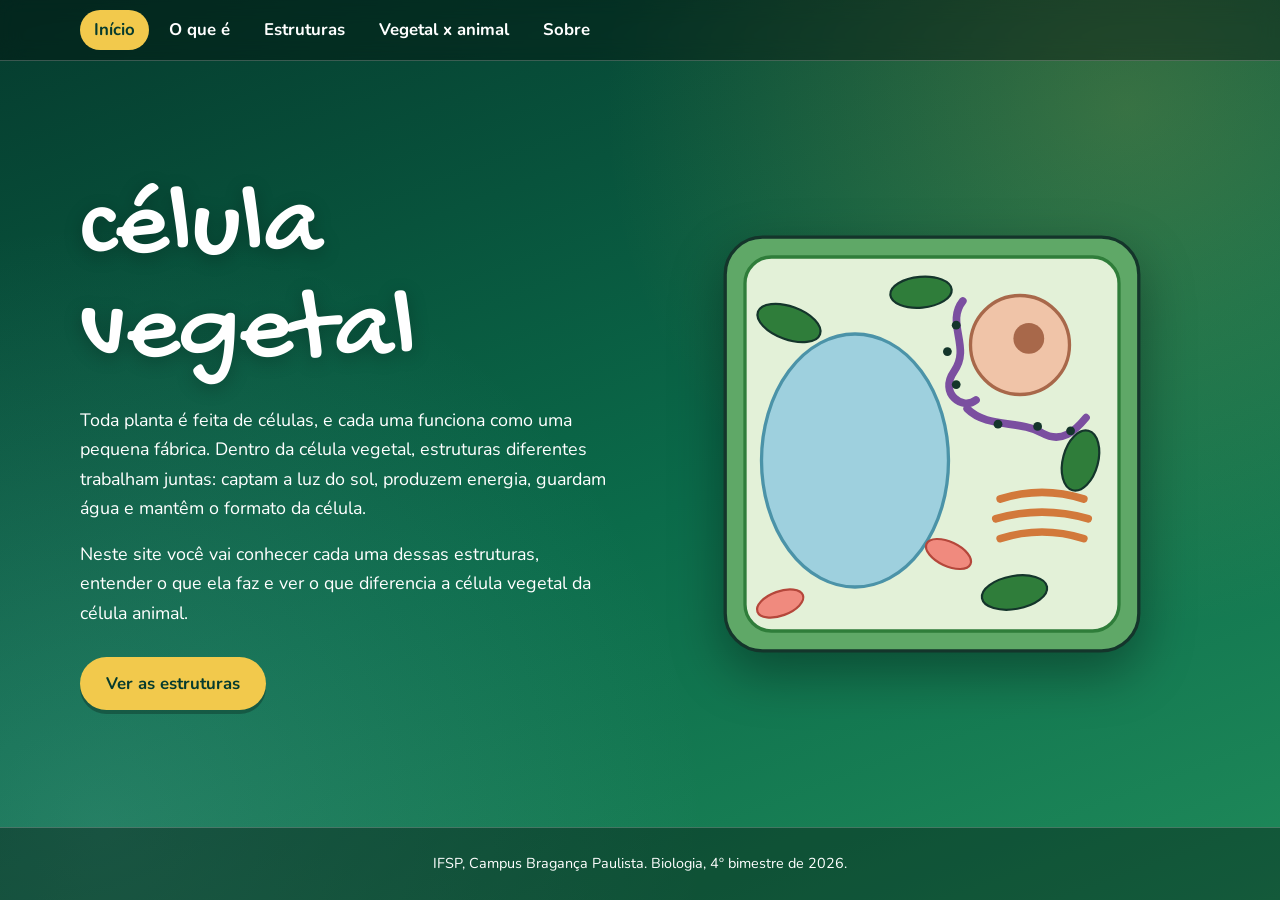
==== index.html @ 460b0c74 "css melhorado" ====
<!DOCTYPE html>
<html lang="pt-BR">
<head>
  <meta charset="UTF-8">
  <meta name="viewport" content="width=device-width, initial-scale=1">
  <meta name="description" content="Conheça as estruturas da célula vegetal, o que cada uma faz e o que a diferencia da célula animal.">
  <meta name="theme-color" content="#053B2E">
  <title>Célula vegetal</title>

  <!-- ícone da aba do navegador -->
  <link rel="icon" href="data:image/svg+xml,<svg xmlns=%22http://www.w3.org/2000/svg%22 viewBox=%220 0 100 100%22><text y=%22.9em%22 font-size=%2290%22>🌿</text></svg>">

  <!-- fontes -->
  <link rel="preconnect" href="https://fonts.googleapis.com">
  <link rel="preconnect" href="https://fonts.gstatic.com" crossorigin>
  <link href="https://fonts.googleapis.com/css2?family=Gochi+Hand&family=Nunito:wght@400;700&display=swap" rel="stylesheet">

  <!-- estilo -->
  <link rel="stylesheet" href="index.css">
</head>
<body>

  <header class="menu">
    <nav aria-label="Menu principal">
      <a href="index.html" class="ativo" aria-current="page">Início</a>
      <a href="o-que-e.html">O que é</a>
      <a href="estruturas.html">Estruturas</a>
      <a href="comparacao.html">Vegetal x animal</a>
      <a href="sobre.html">Sobre</a>
    </nav>
  </header>

  <main class="inicio">

    <div class="texto">
      <h1>célula vegetal</h1>
      <p>Toda planta é feita de células, e cada uma funciona como uma pequena fábrica. Dentro da célula vegetal, estruturas diferentes trabalham juntas: captam a luz do sol, produzem energia, guardam água e mantêm o formato da célula.</p>
      <p>Neste site você vai conhecer cada uma dessas estruturas, entender o que ela faz e ver o que diferencia a célula vegetal da célula animal.</p>
      <a class="botao" href="estruturas.html">Ver as estruturas</a>
    </div>

    <div class="ilustracao">
      <svg viewBox="0 0 400 400" role="img" aria-labelledby="titulo-celula">
        <title id="titulo-celula">Desenho de uma célula vegetal com parede celular, membrana, vacúolo, núcleo, cloroplastos, mitocôndrias, retículo endoplasmático, complexo golgiense e ribossomos</title>

        <!-- parede celular -->
        <rect x="12" y="12" width="376" height="376" rx="34" fill="#5FA867" stroke="#14352B" stroke-width="3"/>

        <!-- membrana plasmática e citoplasma -->
        <rect x="30" y="30" width="340" height="340" rx="24" fill="#E3F1D8" stroke="#2F7D3A" stroke-width="3"/>

        <!-- vacúolo central -->
        <ellipse cx="130" cy="215" rx="85" ry="115" fill="#9ED0DE" stroke="#4B93A8" stroke-width="3"/>

        <!-- núcleo e nucléolo -->
        <circle cx="280" cy="110" r="45" fill="#F0C4A8" stroke="#A8684A" stroke-width="3"/>
        <circle cx="288" cy="104" r="14" fill="#A8684A"/>

        <!-- retículo endoplasmático -->
        <g fill="none" stroke="#7B4FA0" stroke-width="7" stroke-linecap="round">
          <path d="M228 70 C212 90 236 112 220 134 C206 154 228 170 240 160"/>
          <path d="M232 168 C250 186 280 178 300 190 C318 200 330 188 340 176"/>
        </g>

        <!-- ribossomos -->
        <g fill="#14352B">
          <circle cx="222" cy="92" r="4"/>
          <circle cx="214" cy="116" r="4"/>
          <circle cx="222" cy="146" r="4"/>
          <circle cx="260" cy="182" r="4"/>
          <circle cx="296" cy="184" r="4"/>
          <circle cx="326" cy="188" r="4"/>
        </g>

        <!-- complexo golgiense -->
        <g fill="none" stroke="#D2793B" stroke-width="7" stroke-linecap="round">
          <path d="M262 250 Q300 238 338 250"/>
          <path d="M258 268 Q300 256 342 268"/>
          <path d="M262 286 Q300 274 338 286"/>
        </g>

        <!-- cloroplastos -->
        <g fill="#2F7D3A" stroke="#14352B" stroke-width="2">
          <ellipse cx="275" cy="335" rx="30" ry="15" transform="rotate(-10 275 335)"/>
          <ellipse cx="335" cy="215" rx="16" ry="28" transform="rotate(15 335 215)"/>
          <ellipse cx="70" cy="90" rx="30" ry="15" transform="rotate(20 70 90)"/>
          <ellipse cx="190" cy="62" rx="28" ry="14" transform="rotate(-5 190 62)"/>
        </g>

        <!-- mitocôndrias -->
        <g fill="#F08A7E" stroke="#B5473B" stroke-width="2">
          <ellipse cx="215" cy="300" rx="22" ry="11" transform="rotate(25 215 300)"/>
          <ellipse cx="62" cy="345" rx="22" ry="11" transform="rotate(-20 62 345)"/>
        </g>
      </svg>
    </div>

  </main>

  <footer>IFSP, Campus Bragança Paulista. Biologia, 4º bimestre de 2026.</footer>

</body>
</html>
---- index.css ----
:root {
  --verde-escuro: #053B2E;
  --verde-medio: #0B6B4A;
  --verde-claro: #1F8A5A;
  --amarelo: #F2C94C;
  --azul-agua: #9ED0DE;
  --branco: #FFFFFF;

  --vidro: rgba(255, 255, 255, 0.10);
  --vidro-forte: rgba(255, 255, 255, 0.16);
  --vidro-borda: rgba(255, 255, 255, 0.22);
  --sombra-escura: rgba(0, 0, 0, 0.35);

  --fonte-texto: "Nunito", system-ui, sans-serif;
  --fonte-titulo: "Gochi Hand", "Comic Sans MS", cursive;

  --raio: 16px;
  --largura-max: 1000px;
  --margem: clamp(20px, 5vw, 40px);
}

*,
*::before,
*::after {
  box-sizing: border-box;
}

html {
  color-scheme: dark;
}

body {
  margin: 0;
  min-height: 100vh;
  min-height: 100dvh;
  display: flex;
  flex-direction: column;
  font-family: var(--fonte-texto);
  font-size: 1.05rem;
  line-height: 1.65;
  color: var(--branco);
  background: var(--verde-escuro);
  -webkit-font-smoothing: antialiased;
}

body::before {
  content: "";
  position: fixed;
  inset: 0;
  z-index: -1;
  background:
    radial-gradient(circle at 88% 12%, rgba(242, 201, 76, 0.20), transparent 38%),
    radial-gradient(circle at 8% 92%, rgba(158, 208, 222, 0.16), transparent 42%),
    linear-gradient(160deg, var(--verde-escuro) 0%, var(--verde-medio) 55%, var(--verde-claro) 100%);
}

::selection {
  background: var(--amarelo);
  color: var(--verde-escuro);
}

:focus-visible {
  outline: 3px solid var(--amarelo);
  outline-offset: 3px;
  border-radius: 4px;
}

.menu {
  position: sticky;
  top: 0;
  z-index: 10;
  background: var(--sombra-escura);
  -webkit-backdrop-filter: blur(10px);
  backdrop-filter: blur(10px);
  border-bottom: 1px solid var(--vidro-borda);
}

.menu nav {
  display: flex;
  flex-wrap: wrap;
  gap: 6px;
  max-width: 1200px;
  margin: 0 auto;
  padding: 10px var(--margem);
}

.menu a {
  padding: 6px 14px;
  color: var(--branco);
  text-decoration: none;
  font-weight: 700;
  border-radius: 999px;
  transition: background 0.2s, color 0.2s;
}

.menu a:hover {
  background: var(--vidro-forte);
}

.menu a.ativo {
  background: var(--amarelo);
  color: var(--verde-escuro);
}

h1 {
  margin: 0 0 20px;
  font-family: var(--fonte-titulo);
  font-weight: 400;
  line-height: 1;
  text-shadow: 0 4px 18px rgba(0, 0, 0, 0.25);
  text-wrap: balance;
}

h2 {
  margin: 0 0 8px;
  font-size: 1.4rem;
  line-height: 1.25;
  text-wrap: balance;
}

p {
  margin: 0 0 16px;
  text-wrap: pretty;
}

.inicio {
  flex: 1;
  display: grid;
  grid-template-columns: 1fr 1fr;
  gap: 48px;
  align-items: center;
  width: 100%;
  max-width: 1200px;
  margin: 0 auto;
  padding: clamp(40px, 8vw, 72px) var(--margem);
}

.inicio h1 {
  font-size: clamp(3.2rem, 9vw, 6.5rem);
}

.inicio .texto {
  animation: entrar 0.7s ease-out both;
}

.inicio .texto p {
  max-width: 52ch;
  font-size: 1.12rem;
}

.ilustracao svg {
  display: block;
  width: 100%;
  max-width: 440px;
  margin: 0 auto;
  filter: drop-shadow(0 20px 26px rgba(0, 0, 0, 0.35));
  animation: flutuar 6s ease-in-out infinite;
}

.conteudo {
  flex: 1;
  width: 100%;
  max-width: var(--largura-max);
  margin: 0 auto;
  padding: clamp(40px, 7vw, 64px) var(--margem);
  animation: entrar 0.6s ease-out both;
}

.conteudo h1 {
  font-size: clamp(2.8rem, 7vw, 4.4rem);
}

.conteudo h1::after {
  content: "";
  display: block;
  width: 72px;
  height: 5px;
  margin-top: 14px;
  background: var(--amarelo);
  border-radius: 999px;
}

.conteudo p,
.conteudo ul {
  max-width: 65ch;
}

.conteudo ul {
  margin: 0 0 16px;
  padding-left: 22px;
}

.conteudo li {
  margin-bottom: 8px;
}

.conteudo li::marker {
  color: var(--amarelo);
}

.conteudo h2 {
  margin-top: 32px;
}

.botao {
  display: inline-block;
  margin-top: 12px;
  padding: 13px 26px;
  background: var(--amarelo);
  color: var(--verde-escuro);
  font-weight: 700;
  text-decoration: none;
  border-radius: 999px;
  box-shadow: 0 4px 0 rgba(0, 0, 0, 0.25);
  transition: transform 0.15s, background 0.15s, box-shadow 0.15s;
}

.botao:hover {
  background: var(--branco);
  transform: translateY(-2px);
  box-shadow: 0 6px 0 rgba(0, 0, 0, 0.25);
}

.botao:active {
  transform: translateY(2px);
  box-shadow: 0 2px 0 rgba(0, 0, 0, 0.25);
}

.cards {
  display: grid;
  grid-template-columns: repeat(auto-fill, minmax(260px, 1fr));
  gap: 18px;
  margin-top: 28px;
}

.card {
  padding: 22px;
  background: var(--vidro);
  border: 1px solid var(--vidro-borda);
  border-radius: var(--raio);
  transition: transform 0.2s, background 0.2s, border-color 0.2s;
}

.card:has(.tag) {
  border-top: 4px solid var(--amarelo);
}

.card:hover {
  transform: translateY(-4px);
  background: var(--vidro-forte);
  border-color: var(--amarelo);
}

.card h2 {
  margin-top: 0;
}

.card p {
  margin-bottom: 0;
}

.tag {
  display: inline-block;
  margin-bottom: 10px;
  padding: 2px 10px;
  background: var(--amarelo);
  color: var(--verde-escuro);
  font-size: 0.8rem;
  font-weight: 700;
  border-radius: 6px;
}

.rolagem {
  margin-top: 28px;
  overflow-x: auto;
  border: 1px solid var(--vidro-borda);
  border-radius: var(--raio);
}

table {
  width: 100%;
  min-width: 520px;
  border-collapse: collapse;
}

th,
td {
  padding: 14px 18px;
  text-align: left;
  border-bottom: 1px solid var(--vidro-borda);
}

th {
  background: var(--sombra-escura);
  color: var(--amarelo);
}

tbody tr {
  transition: background 0.2s;
}

tbody tr:nth-child(even) {
  background: var(--vidro);
}

tbody tr:hover {
  background: var(--vidro-forte);
}

tbody tr:last-child td {
  border-bottom: 0;
}

td:first-child {
  font-weight: 700;
}

footer {
  padding: 24px var(--margem);
  font-size: 0.9rem;
  text-align: center;
  background: var(--sombra-escura);
  border-top: 1px solid var(--vidro-borda);
}

@keyframes entrar {
  from {
    opacity: 0;
    transform: translateY(18px);
  }
  to {
    opacity: 1;
    transform: translateY(0);
  }
}

@keyframes flutuar {
  0%, 100% { transform: translateY(0); }
  50%      { transform: translateY(-10px); }
}

@media (max-width: 800px) {
  .inicio {
    grid-template-columns: 1fr;
    gap: 32px;
  }
}

@media (prefers-reduced-motion: reduce) {
  *,
  *::before,
  *::after {
    animation: none !important;
    transition: none !important;
  }
}
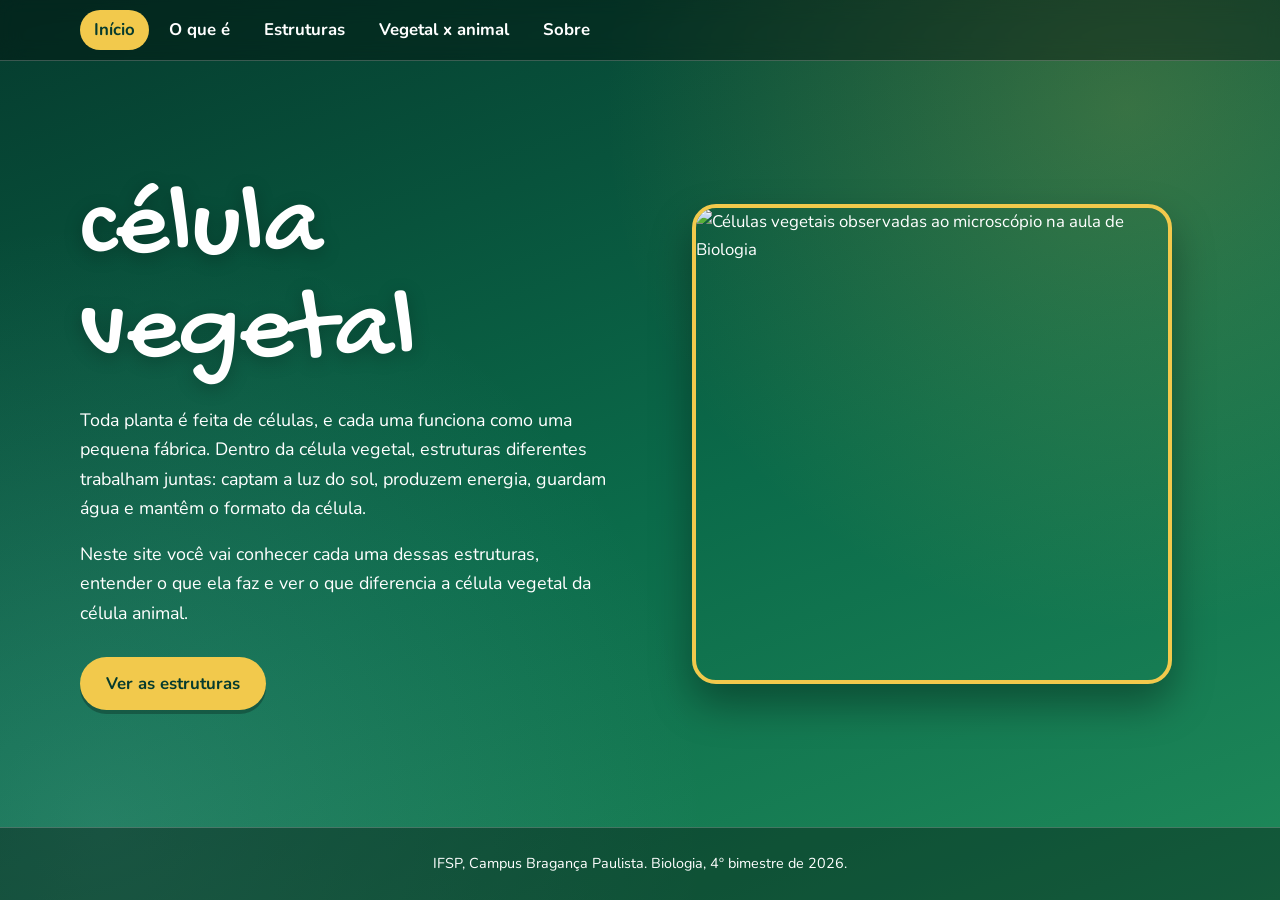
==== commit 2e086705: "imagens no site" ====
--- a/index.html
+++ b/index.html
@@ -7,15 +7,12 @@
   <meta name="theme-color" content="#053B2E">
   <title>Célula vegetal</title>
 
-  <!-- ícone da aba do navegador -->
   <link rel="icon" href="data:image/svg+xml,<svg xmlns=%22http://www.w3.org/2000/svg%22 viewBox=%220 0 100 100%22><text y=%22.9em%22 font-size=%2290%22>🌿</text></svg>">
 
-  <!-- fontes -->
   <link rel="preconnect" href="https://fonts.googleapis.com">
   <link rel="preconnect" href="https://fonts.gstatic.com" crossorigin>
   <link href="https://fonts.googleapis.com/css2?family=Gochi+Hand&family=Nunito:wght@400;700&display=swap" rel="stylesheet">
 
-  <!-- estilo -->
   <link rel="stylesheet" href="index.css">
 </head>
 <body>
@@ -40,59 +37,7 @@
     </div>
 
     <div class="ilustracao">
-      <svg viewBox="0 0 400 400" role="img" aria-labelledby="titulo-celula">
-        <title id="titulo-celula">Desenho de uma célula vegetal com parede celular, membrana, vacúolo, núcleo, cloroplastos, mitocôndrias, retículo endoplasmático, complexo golgiense e ribossomos</title>
-
-        <!-- parede celular -->
-        <rect x="12" y="12" width="376" height="376" rx="34" fill="#5FA867" stroke="#14352B" stroke-width="3"/>
-
-        <!-- membrana plasmática e citoplasma -->
-        <rect x="30" y="30" width="340" height="340" rx="24" fill="#E3F1D8" stroke="#2F7D3A" stroke-width="3"/>
-
-        <!-- vacúolo central -->
-        <ellipse cx="130" cy="215" rx="85" ry="115" fill="#9ED0DE" stroke="#4B93A8" stroke-width="3"/>
-
-        <!-- núcleo e nucléolo -->
-        <circle cx="280" cy="110" r="45" fill="#F0C4A8" stroke="#A8684A" stroke-width="3"/>
-        <circle cx="288" cy="104" r="14" fill="#A8684A"/>
-
-        <!-- retículo endoplasmático -->
-        <g fill="none" stroke="#7B4FA0" stroke-width="7" stroke-linecap="round">
-          <path d="M228 70 C212 90 236 112 220 134 C206 154 228 170 240 160"/>
-          <path d="M232 168 C250 186 280 178 300 190 C318 200 330 188 340 176"/>
-        </g>
-
-        <!-- ribossomos -->
-        <g fill="#14352B">
-          <circle cx="222" cy="92" r="4"/>
-          <circle cx="214" cy="116" r="4"/>
-          <circle cx="222" cy="146" r="4"/>
-          <circle cx="260" cy="182" r="4"/>
-          <circle cx="296" cy="184" r="4"/>
-          <circle cx="326" cy="188" r="4"/>
-        </g>
-
-        <!-- complexo golgiense -->
-        <g fill="none" stroke="#D2793B" stroke-width="7" stroke-linecap="round">
-          <path d="M262 250 Q300 238 338 250"/>
-          <path d="M258 268 Q300 256 342 268"/>
-          <path d="M262 286 Q300 274 338 286"/>
-        </g>
-
-        <!-- cloroplastos -->
-        <g fill="#2F7D3A" stroke="#14352B" stroke-width="2">
-          <ellipse cx="275" cy="335" rx="30" ry="15" transform="rotate(-10 275 335)"/>
-          <ellipse cx="335" cy="215" rx="16" ry="28" transform="rotate(15 335 215)"/>
-          <ellipse cx="70" cy="90" rx="30" ry="15" transform="rotate(20 70 90)"/>
-          <ellipse cx="190" cy="62" rx="28" ry="14" transform="rotate(-5 190 62)"/>
-        </g>
-
-        <!-- mitocôndrias -->
-        <g fill="#F08A7E" stroke="#B5473B" stroke-width="2">
-          <ellipse cx="215" cy="300" rx="22" ry="11" transform="rotate(25 215 300)"/>
-          <ellipse cx="62" cy="345" rx="22" ry="11" transform="rotate(-20 62 345)"/>
-        </g>
-      </svg>
+      <img src="imagens/celula.jpg" alt="Células vegetais observadas ao microscópio na aula de Biologia">
     </div>
 
   </main>
--- a/index.css
+++ b/index.css
@@ -148,13 +148,16 @@
   font-size: 1.12rem;
 }
 
-.ilustracao svg {
+.ilustracao img {
   display: block;
   width: 100%;
-  max-width: 440px;
+  max-width: 480px;
+  aspect-ratio: 1 / 1;
+  object-fit: cover;
   margin: 0 auto;
-  filter: drop-shadow(0 20px 26px rgba(0, 0, 0, 0.35));
-  animation: flutuar 6s ease-in-out infinite;
+  border-radius: 24px;
+  border: 4px solid var(--amarelo);
+  box-shadow: 0 20px 40px rgba(0, 0, 0, 0.35);
 }
 
 .conteudo {
@@ -315,6 +318,52 @@
   font-weight: 700;
 }
 
+.galeria {
+  display: grid;
+  grid-template-columns: repeat(auto-fill, minmax(280px, 1fr));
+  gap: 18px;
+  margin-top: 20px;
+}
+
+figure {
+  margin: 0;
+  background: var(--vidro);
+  border: 1px solid var(--vidro-borda);
+  border-radius: var(--raio);
+  overflow: hidden;
+}
+
+figure a {
+  display: block;
+}
+
+figure img {
+  display: block;
+  width: 100%;
+  aspect-ratio: 4 / 3;
+  object-fit: cover;
+  transition: transform 0.3s;
+}
+
+figure a:hover img {
+  transform: scale(1.04);
+}
+
+figcaption {
+  padding: 12px 16px;
+  font-size: 0.92rem;
+}
+
+.destaque {
+  max-width: 640px;
+  margin-top: 20px;
+  margin-bottom: 16px;
+}
+
+.destaque img {
+  aspect-ratio: auto;
+}
+
 footer {
   padding: 24px var(--margem);
   font-size: 0.9rem;
@@ -334,11 +383,6 @@
   }
 }
 
-@keyframes flutuar {
-  0%, 100% { transform: translateY(0); }
-  50%      { transform: translateY(-10px); }
-}
-
 @media (max-width: 800px) {
   .inicio {
     grid-template-columns: 1fr;
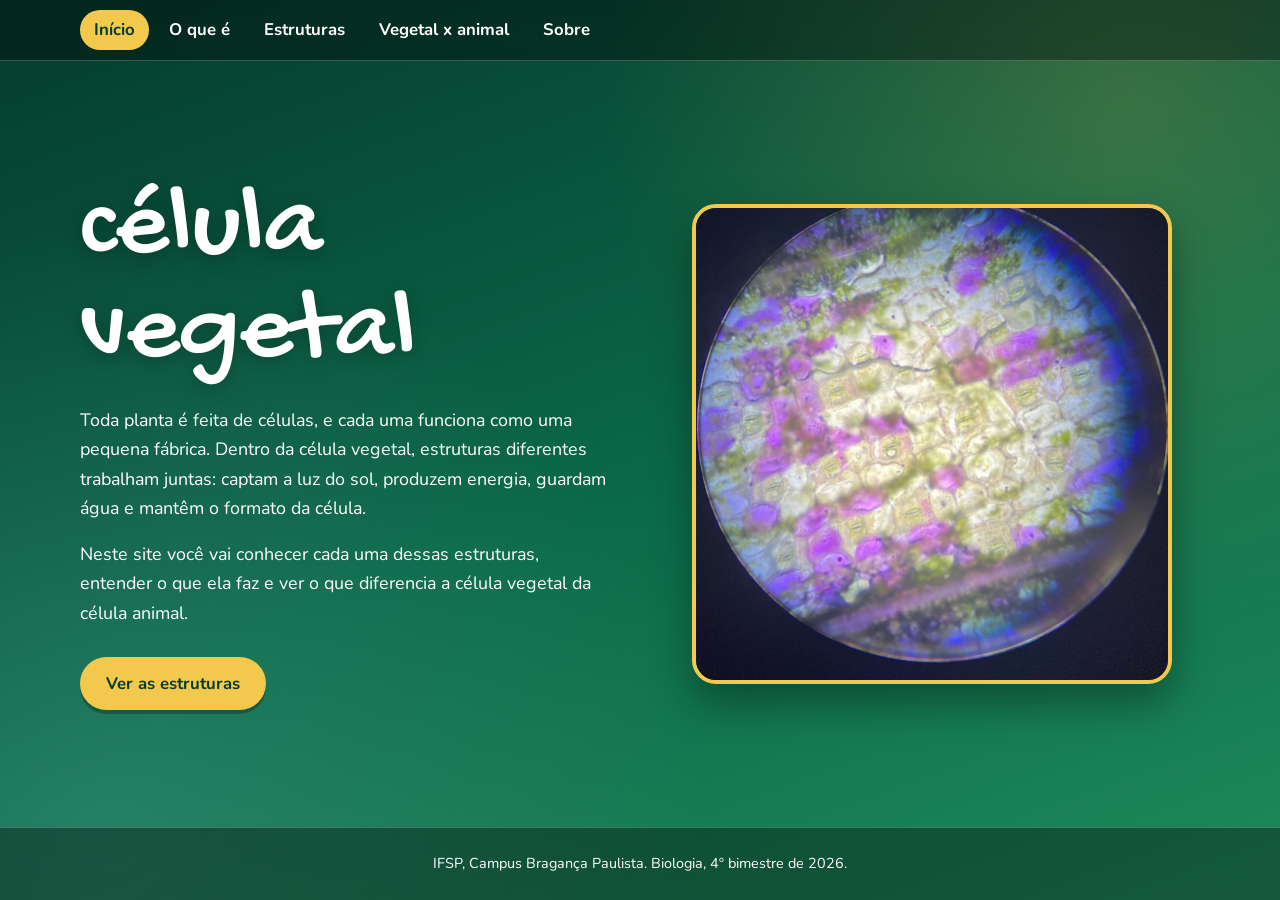
==== commit 8b443764: "imagem index.html 2" ====
--- a/index.html
+++ b/index.html
@@ -37,7 +37,7 @@
     </div>
 
     <div class="ilustracao">
-      <img src="imagens/celula.jpg" alt="Células vegetais observadas ao microscópio na aula de Biologia">
+      <img src="imagens/imagenscelula.jpg" alt="Células vegetais observadas ao microscópio na aula de Biologia">
     </div>
 
   </main>
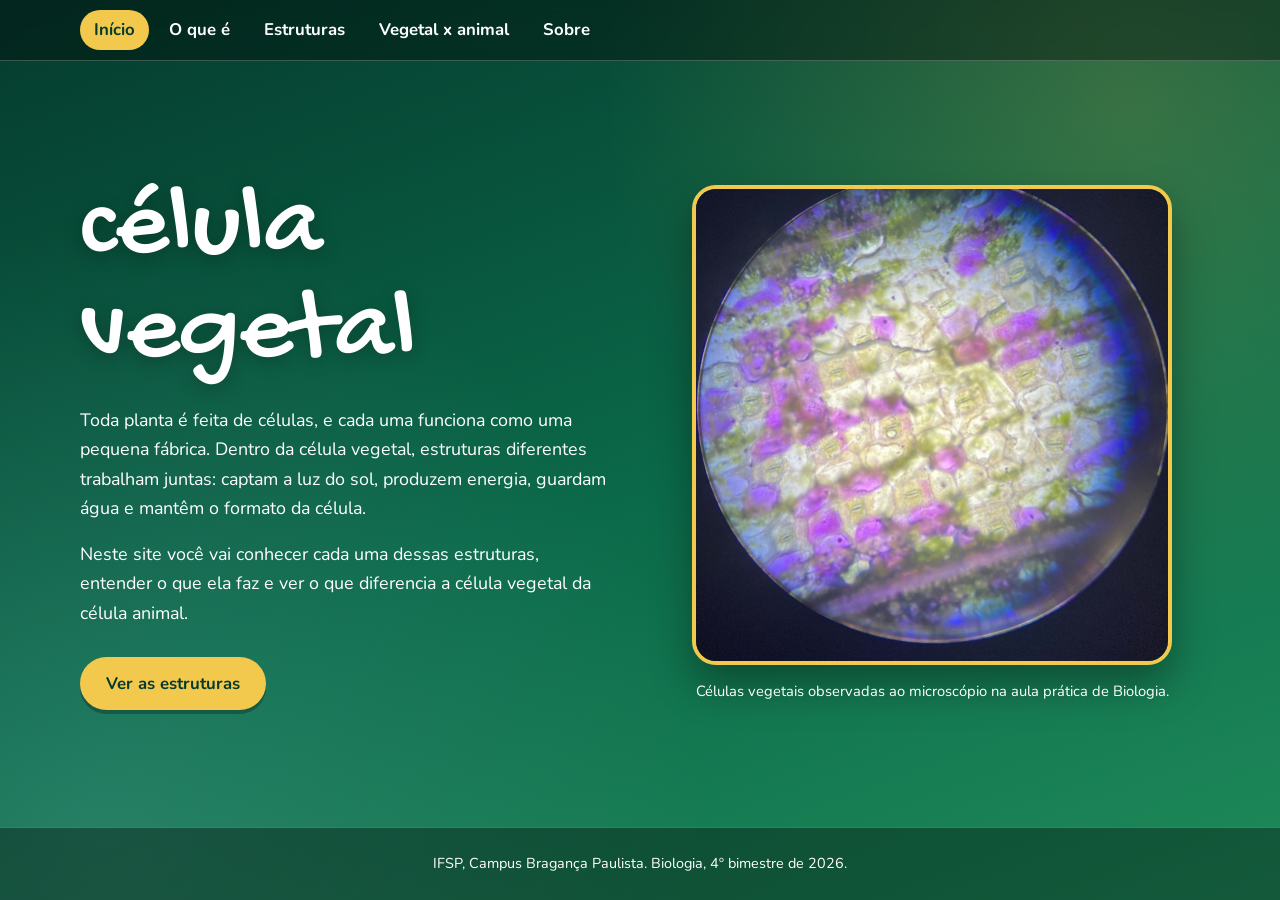
==== commit db391a64: "legenda imagem index.html" ====
--- a/index.html
+++ b/index.html
@@ -36,9 +36,10 @@
       <a class="botao" href="estruturas.html">Ver as estruturas</a>
     </div>
 
-    <div class="ilustracao">
+    <figure class="ilustracao">
       <img src="imagens/imagenscelula.jpg" alt="Células vegetais observadas ao microscópio na aula de Biologia">
-    </div>
+      <figcaption>Células vegetais observadas ao microscópio na aula prática de Biologia.</figcaption>
+    </figure>
 
   </main>
 
--- a/index.css
+++ b/index.css
@@ -148,6 +148,14 @@
   font-size: 1.12rem;
 }
 
+.ilustracao {
+  margin: 0;
+  background: none;
+  border: 0;
+  border-radius: 0;
+  overflow: visible;
+}
+
 .ilustracao img {
   display: block;
   width: 100%;
@@ -158,6 +166,14 @@
   border-radius: 24px;
   border: 4px solid var(--amarelo);
   box-shadow: 0 20px 40px rgba(0, 0, 0, 0.35);
+}
+
+.ilustracao figcaption {
+  max-width: 480px;
+  margin: 14px auto 0;
+  padding: 0;
+  font-size: 0.92rem;
+  text-align: center;
 }
 
 .conteudo {
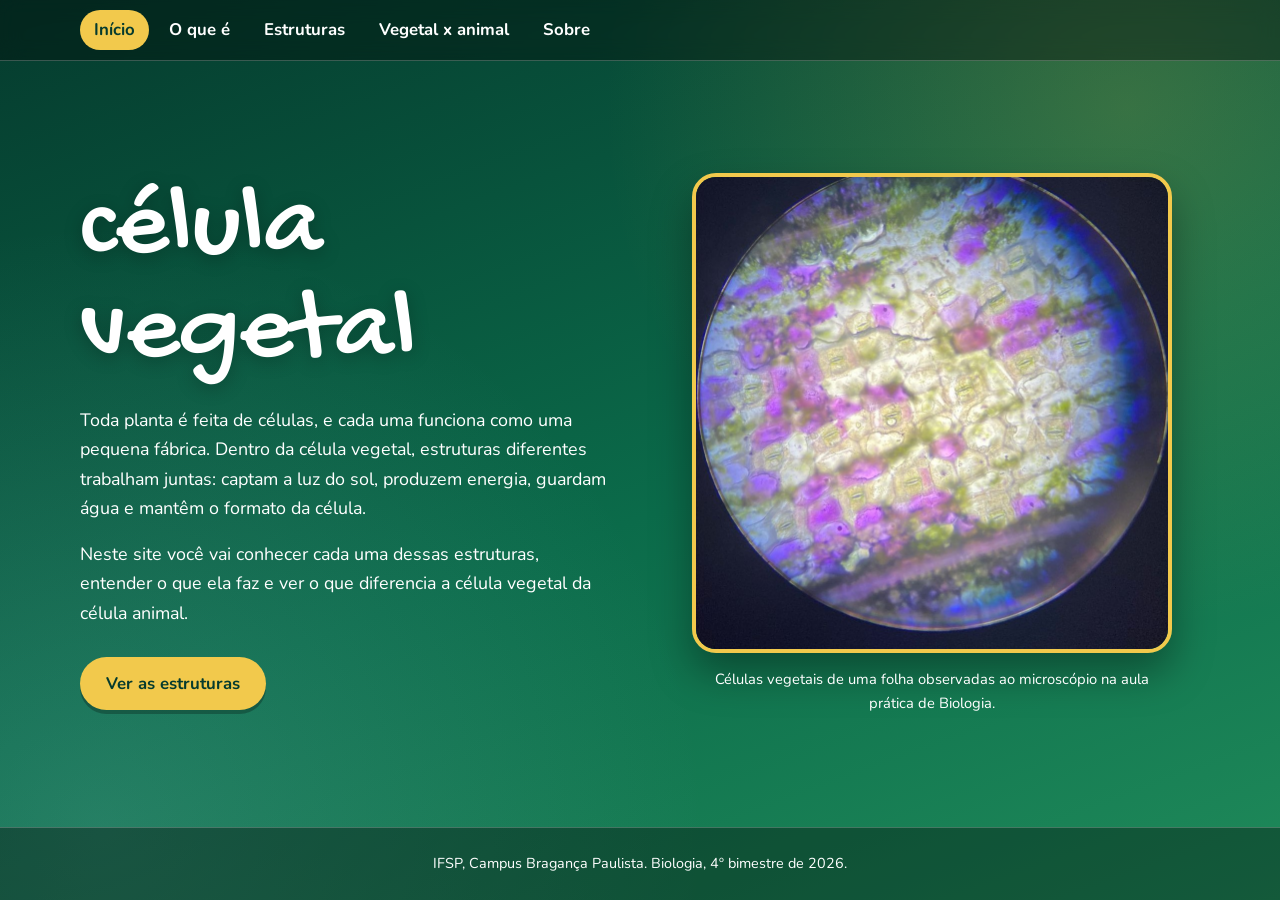
==== commit d3357c4f: "legenda imagem index.html 2" ====
--- a/index.html
+++ b/index.html
@@ -38,7 +38,7 @@
 
     <figure class="ilustracao">
       <img src="imagens/imagenscelula.jpg" alt="Células vegetais observadas ao microscópio na aula de Biologia">
-      <figcaption>Células vegetais observadas ao microscópio na aula prática de Biologia.</figcaption>
+      <figcaption>Células vegetais de uma folha observadas ao microscópio na aula prática de Biologia.</figcaption>
     </figure>
 
   </main>
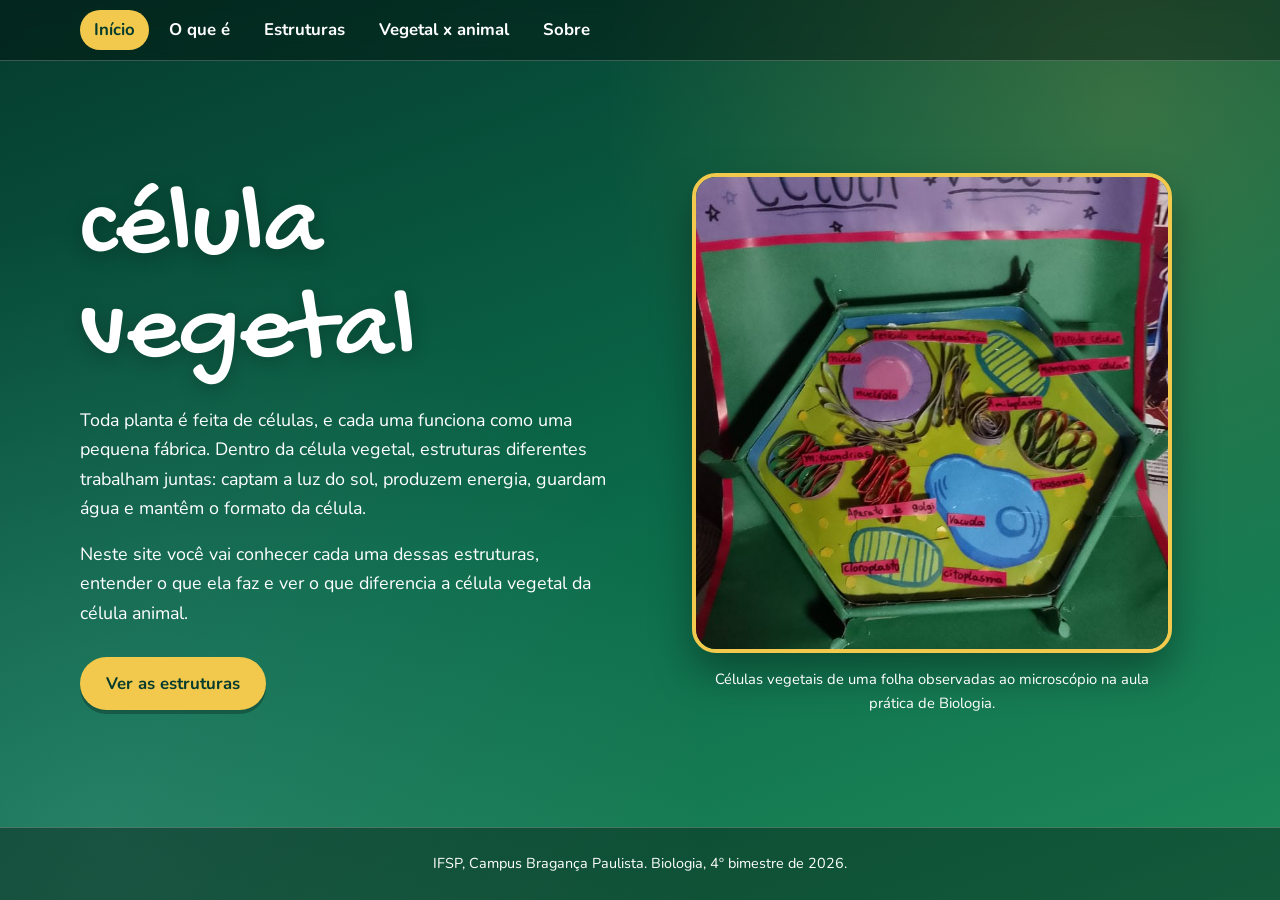
==== commit ad5261de: "imagem index.html 3" ====
--- a/index.html
+++ b/index.html
@@ -37,7 +37,7 @@
     </div>
 
     <figure class="ilustracao">
-      <img src="imagens/imagenscelula.jpg" alt="Células vegetais observadas ao microscópio na aula de Biologia">
+      <img src="imagens/maquete-célula.jpeg" alt="Células vegetais observadas ao microscópio na aula de Biologia">
       <figcaption>Células vegetais de uma folha observadas ao microscópio na aula prática de Biologia.</figcaption>
     </figure>
 
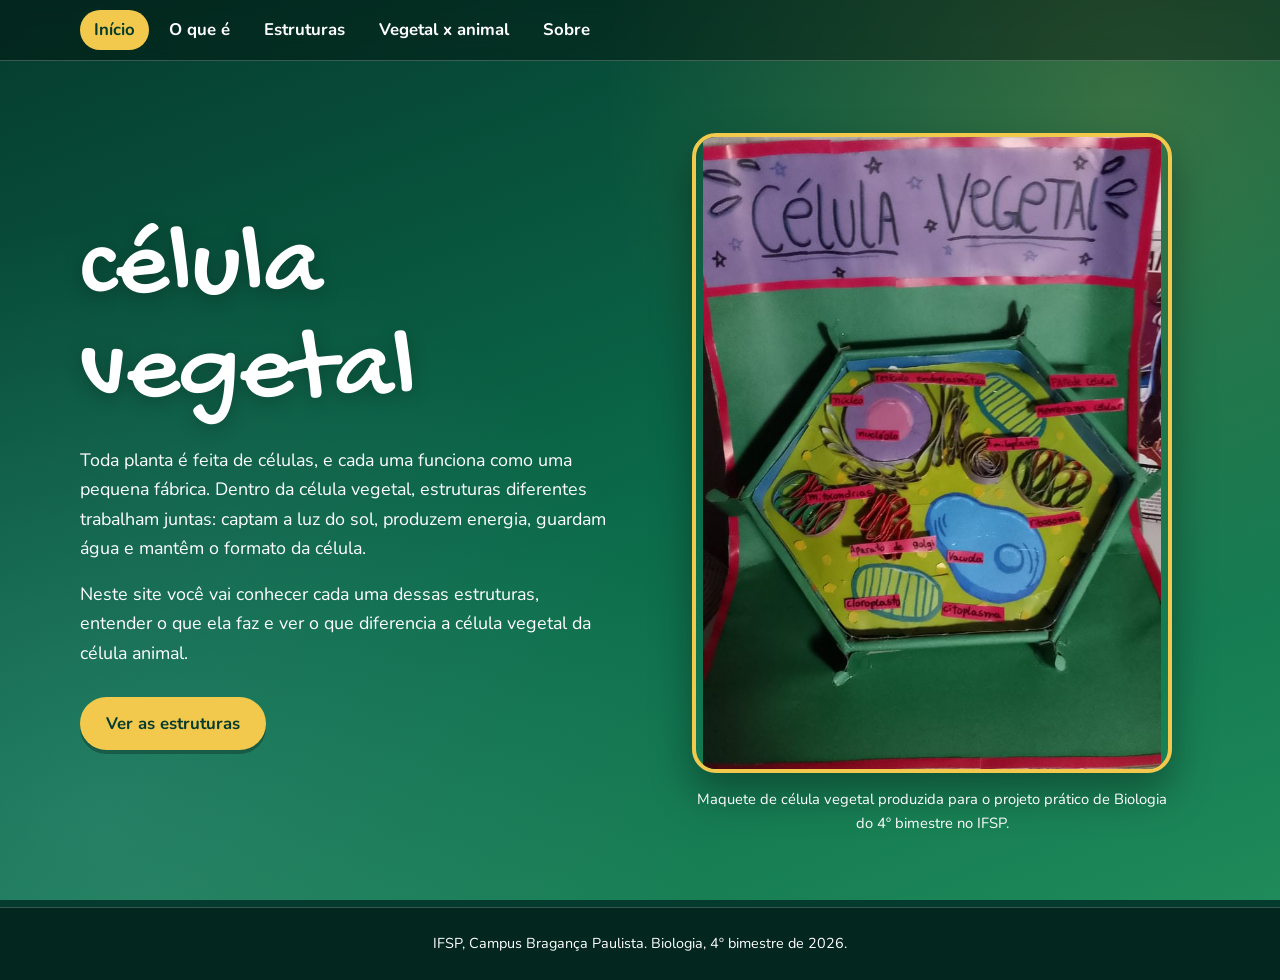
==== commit 7135333a: "legenda imagem index.html 3" ====
--- a/index.html
+++ b/index.html
@@ -38,7 +38,7 @@
 
     <figure class="ilustracao">
       <img src="imagens/maquete-célula.jpeg" alt="Células vegetais observadas ao microscópio na aula de Biologia">
-      <figcaption>Células vegetais de uma folha observadas ao microscópio na aula prática de Biologia.</figcaption>
+      <figcaption>Maquete de célula vegetal produzida para o projeto prático de Biologia do 4º bimestre no IFSP.</figcaption>
     </figure>
 
   </main>
--- a/index.css
+++ b/index.css
@@ -160,8 +160,8 @@
   display: block;
   width: 100%;
   max-width: 480px;
-  aspect-ratio: 1 / 1;
-  object-fit: cover;
+  aspect-ratio: 3 / 4;
+  object-fit: contain;
   margin: 0 auto;
   border-radius: 24px;
   border: 4px solid var(--amarelo);
